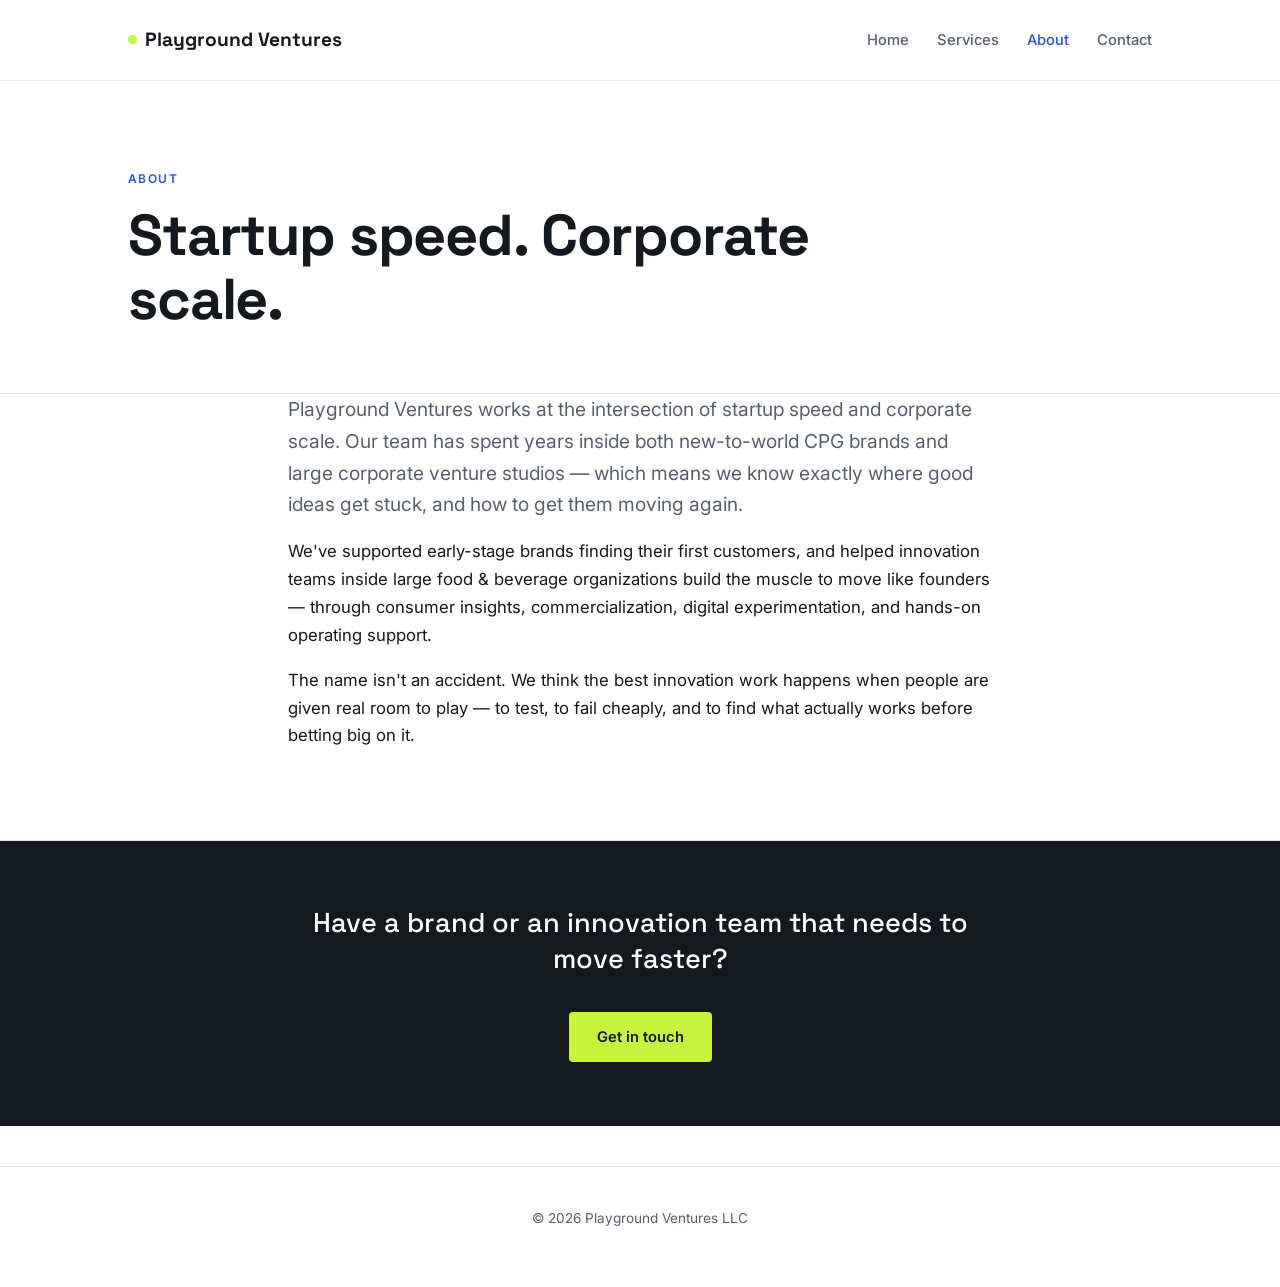
==== about/index.html @ 41ba22e9 "Initial build of Playground Ventures site" ====
<!doctype html>
<html lang="en">
<head>
<meta charset="UTF-8">
<meta name="viewport" content="width=device-width, initial-scale=1.0">
<title>About — Playground Ventures</title>
<link rel="preconnect" href="https://fonts.googleapis.com">
<link rel="preconnect" href="https://fonts.gstatic.com" crossorigin>
<link href="https://fonts.googleapis.com/css2?family=Space+Grotesk:wght@500;600;700&family=Inter:wght@400;500;600&display=swap" rel="stylesheet">
<link rel="stylesheet" href="/assets/styles.css">
</head>
<body>
<header class="site">
  <div class="wrap">
    <a class="brand" href="/"><span class="dot"></span>Playground Ventures</a>
    <nav class="site-nav">
      <a href="/">Home</a>
      <a href="/services/">Services</a>
      <a href="/about/" class="active">About</a>
      <a href="/contact/">Contact</a>
    </nav>
  </div>
</header>

<main>
  <section class="hero" style="padding-bottom:40px;">
    <div class="wrap">
      <span class="eyebrow">About</span>
      <h1>Startup speed. Corporate scale.</h1>
    </div>
  </section>

  <section class="section" style="padding-top:0;">
    <div class="wrap-narrow">
      <p class="lede" style="max-width:none;">Playground Ventures works at the intersection of startup speed and corporate scale. Our team has spent years inside both new-to-world CPG brands and large corporate venture studios — which means we know exactly where good ideas get stuck, and how to get them moving again.</p>
      <p>We've supported early-stage brands finding their first customers, and helped innovation teams inside large food &amp; beverage organizations build the muscle to move like founders — through consumer insights, commercialization, digital experimentation, and hands-on operating support.</p>
      <p>The name isn't an accident. We think the best innovation work happens when people are given real room to play — to test, to fail cheaply, and to find what actually works before betting big on it.</p>
    </div>
  </section>

  <section class="callout">
    <div class="wrap-narrow" style="text-align:center;">
      <p style="margin-bottom:28px;">Have a brand or an innovation team that needs to move faster?</p>
      <a class="btn" href="/contact/" style="background:var(--pop); color:var(--ink);">Get in touch</a>
    </div>
  </section>
</main>

<footer class="site">
  <div class="wrap">
    <p>&copy; <span id="y"></span> Playground Ventures LLC</p>
  </div>
</footer>
<script>document.getElementById('y').textContent = new Date().getFullYear();</script>
</body>
</html>
---- assets/styles.css ----
:root{
  --ink:#14181F;
  --ink-soft:#565F6E;
  --paper:#FFFFFF;
  --paper-alt:#F4F5F7;
  --accent:#2952E3;
  --accent-dim:#E8ECFC;
  --pop:#C7F23D;
  --border:rgba(20,24,31,0.10);
  --maxw:1080px;
  --maxw-narrow:760px;
}

*{box-sizing:border-box; margin:0; padding:0;}
html{scroll-behavior:smooth;}

body{
  background:var(--paper);
  color:var(--ink);
  font-family:'Inter',system-ui,-apple-system,sans-serif;
  font-weight:400;
  line-height:1.65;
  font-size:1.05rem;
  -webkit-font-smoothing:antialiased;
}

.wrap{max-width:var(--maxw); margin:0 auto; padding:0 28px;}
.wrap-narrow{max-width:var(--maxw-narrow); margin:0 auto; padding:0 28px;}

a{color:var(--accent); text-decoration:none;}
a:hover{text-decoration:underline;}
img{max-width:100%; display:block;}

h1,h2,h3{
  font-family:'Space Grotesk',system-ui,sans-serif;
  color:var(--ink);
  line-height:1.1;
  letter-spacing:-0.02em;
  font-weight:600;
}
h1{font-size:clamp(2.4rem,5.5vw,3.6rem); font-weight:700;}
h2{font-size:clamp(1.6rem,3.5vw,2.1rem); margin-bottom:1rem;}
h3{font-size:1.15rem; margin-bottom:0.5rem;}
p{margin-bottom:1.1rem;}

/* Nav */
header.site{border-bottom:1px solid var(--border); padding:24px 0;}
header.site .wrap{display:flex; justify-content:space-between; align-items:center; flex-wrap:wrap; gap:16px;}
.brand{font-family:'Space Grotesk',sans-serif; font-weight:700; font-size:1.2rem; color:var(--ink); display:flex; align-items:center; gap:8px;}
.brand:hover{text-decoration:none;}
.brand .dot{width:9px; height:9px; border-radius:50%; background:var(--pop); display:inline-block;}
nav.site-nav{display:flex; gap:28px; flex-wrap:wrap;}
nav.site-nav a{color:var(--ink-soft); font-size:0.92rem; font-weight:500;}
nav.site-nav a:hover{color:var(--accent); text-decoration:none;}
nav.site-nav a.active{color:var(--accent);}

main{padding:0 0 40px;}

.eyebrow{
  font-size:0.75rem; letter-spacing:0.12em; text-transform:uppercase;
  color:var(--accent); font-weight:600; margin-bottom:16px; display:block;
}

.lede{font-size:1.2rem; color:var(--ink-soft); max-width:640px;}

.btn{
  display:inline-block; background:var(--ink); color:#fff;
  padding:13px 28px; border-radius:4px; font-size:0.92rem;
  font-weight:600; margin-top:6px;
}
.btn:hover{background:var(--accent); text-decoration:none;}
.btn-outline{
  display:inline-block; border:1.5px solid var(--ink); color:var(--ink);
  padding:12px 26px; border-radius:4px; font-size:0.92rem; font-weight:600;
}
.btn-outline:hover{border-color:var(--accent); color:var(--accent); text-decoration:none;}

/* Hero */
.hero{padding:88px 0 64px; border-bottom:1px solid var(--border);}
.hero h1{margin-bottom:22px; max-width:820px;}
.hero-actions{display:flex; gap:14px; margin-top:32px; flex-wrap:wrap;}

/* Sections */
.section{padding:72px 0; border-bottom:1px solid var(--border);}
.section:last-child{border-bottom:none;}
.section-head{max-width:640px; margin-bottom:44px;}

/* Services grid */
.grid{display:grid; grid-template-columns:repeat(2, 1fr); gap:1px; background:var(--border); border:1px solid var(--border);}
.card{background:var(--paper); padding:34px;}
.card .num{
  font-family:'Space Grotesk',sans-serif; font-weight:700; color:var(--pop);
  -webkit-text-stroke:1.5px var(--ink); font-size:1.6rem; margin-bottom:14px; display:block;
}
.card h3{margin-bottom:10px;}
.card p{color:var(--ink-soft); margin-bottom:0; font-size:0.98rem;}

/* Callout / philosophy */
.callout{
  background:var(--ink); color:#fff; padding:64px 0; margin:0;
}
.callout .wrap-narrow p{
  font-family:'Space Grotesk',sans-serif; font-size:clamp(1.3rem,3vw,1.7rem);
  font-weight:500; line-height:1.35; color:#fff; margin:0;
}
.callout .wrap-narrow p span{color:var(--pop);}

/* Form */
.form-grid{display:grid; gap:18px; margin-top:1.8rem; max-width:520px;}
.form-row{display:grid; gap:18px; grid-template-columns:1fr 1fr;}
label{font-size:0.82rem; color:var(--ink-soft); display:block; margin-bottom:6px; font-weight:500;}
input, textarea{
  width:100%; padding:12px 14px; border:1px solid var(--border);
  border-radius:4px; background:var(--paper-alt); color:var(--ink); font-family:inherit;
  font-size:0.98rem;
}
textarea{min-height:130px; resize:vertical;}
input:focus, textarea:focus{outline:2px solid var(--accent-dim); border-color:var(--accent);}
button.submit{
  background:var(--ink); color:#fff; border:none; padding:14px 32px;
  border-radius:4px; font-size:0.92rem; font-weight:600; cursor:pointer; justify-self:start;
}
button.submit:hover{background:var(--accent);}
button.submit:disabled{opacity:0.6; cursor:default;}
.form-status{font-size:0.9rem; min-height:1.4em;}
.form-status.ok{color:#1E7A4C;}
.form-status.err{color:#C23A2B;}
.hp-field{position:absolute; left:-9999px; top:-9999px;}

/* Footer */
footer.site{padding:40px 0; text-align:center; color:var(--ink-soft); font-size:0.85rem; border-top:1px solid var(--border);}

@media (max-width:640px){
  .grid{grid-template-columns:1fr;}
  .form-row{grid-template-columns:1fr;}
}
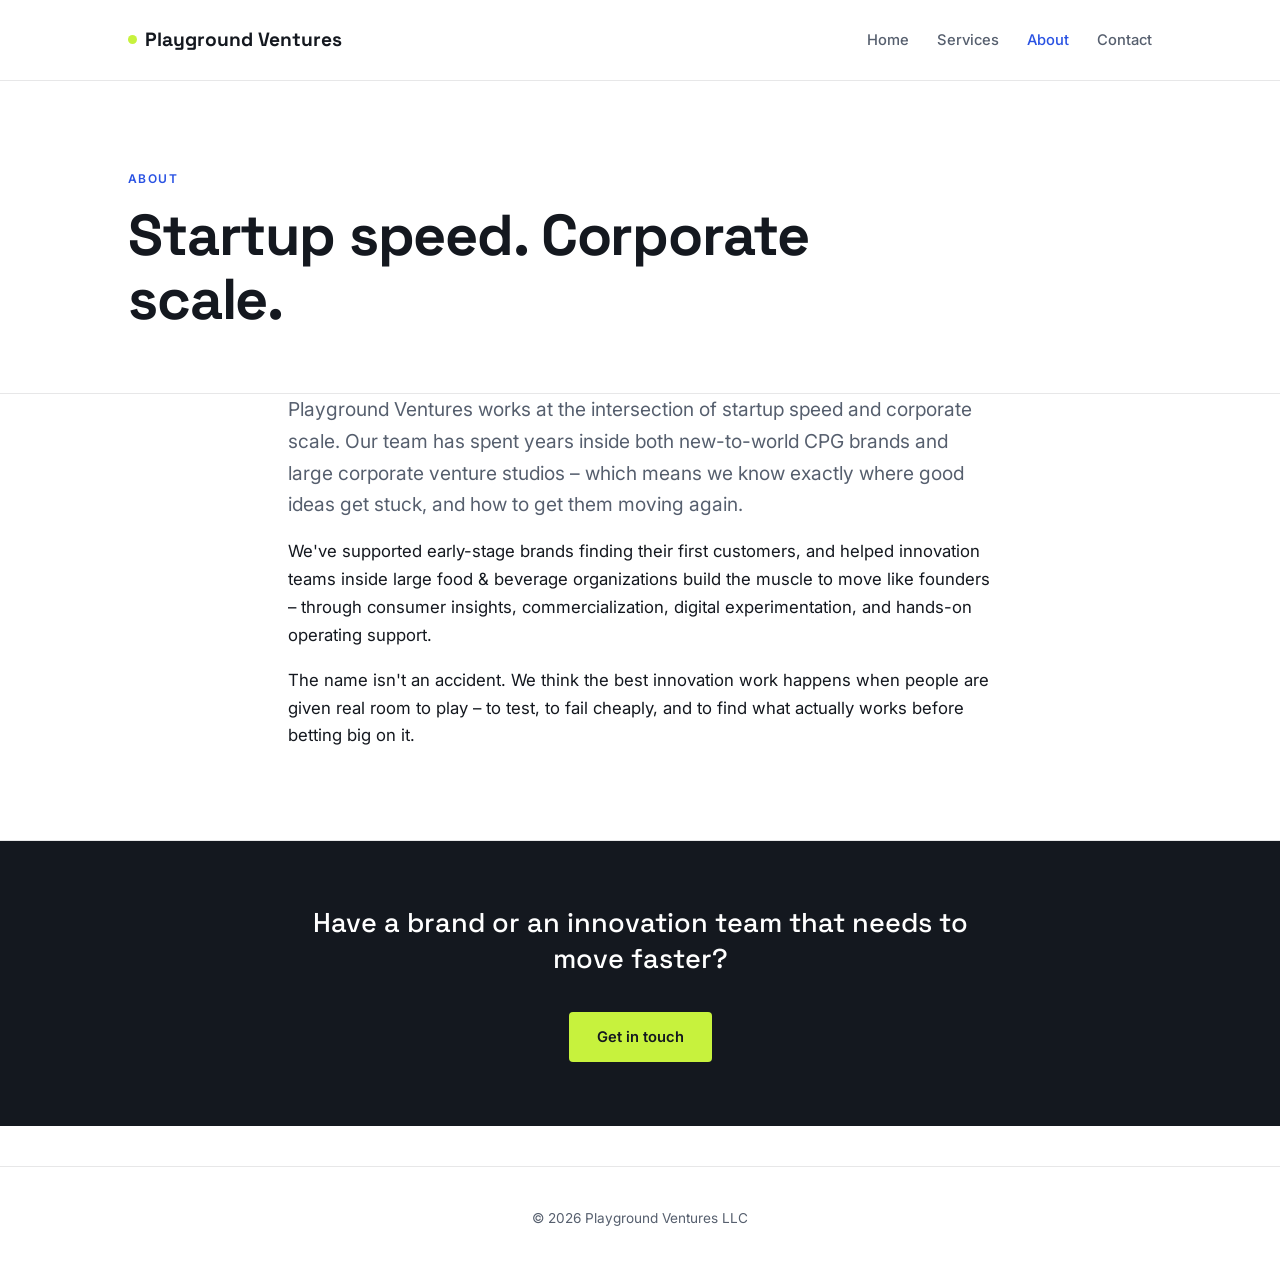
==== commit 95fa8fef: "Replace em dashes with en dashes throughout" ====
--- a/about/index.html
+++ b/about/index.html
@@ -3,7 +3,7 @@
 <head>
 <meta charset="UTF-8">
 <meta name="viewport" content="width=device-width, initial-scale=1.0">
-<title>About — Playground Ventures</title>
+<title>About – Playground Ventures</title>
 <link rel="preconnect" href="https://fonts.googleapis.com">
 <link rel="preconnect" href="https://fonts.gstatic.com" crossorigin>
 <link href="https://fonts.googleapis.com/css2?family=Space+Grotesk:wght@500;600;700&family=Inter:wght@400;500;600&display=swap" rel="stylesheet">
@@ -32,9 +32,9 @@
 
   <section class="section" style="padding-top:0;">
     <div class="wrap-narrow">
-      <p class="lede" style="max-width:none;">Playground Ventures works at the intersection of startup speed and corporate scale. Our team has spent years inside both new-to-world CPG brands and large corporate venture studios — which means we know exactly where good ideas get stuck, and how to get them moving again.</p>
-      <p>We've supported early-stage brands finding their first customers, and helped innovation teams inside large food &amp; beverage organizations build the muscle to move like founders — through consumer insights, commercialization, digital experimentation, and hands-on operating support.</p>
-      <p>The name isn't an accident. We think the best innovation work happens when people are given real room to play — to test, to fail cheaply, and to find what actually works before betting big on it.</p>
+      <p class="lede" style="max-width:none;">Playground Ventures works at the intersection of startup speed and corporate scale. Our team has spent years inside both new-to-world CPG brands and large corporate venture studios – which means we know exactly where good ideas get stuck, and how to get them moving again.</p>
+      <p>We've supported early-stage brands finding their first customers, and helped innovation teams inside large food &amp; beverage organizations build the muscle to move like founders – through consumer insights, commercialization, digital experimentation, and hands-on operating support.</p>
+      <p>The name isn't an accident. We think the best innovation work happens when people are given real room to play – to test, to fail cheaply, and to find what actually works before betting big on it.</p>
     </div>
   </section>
 
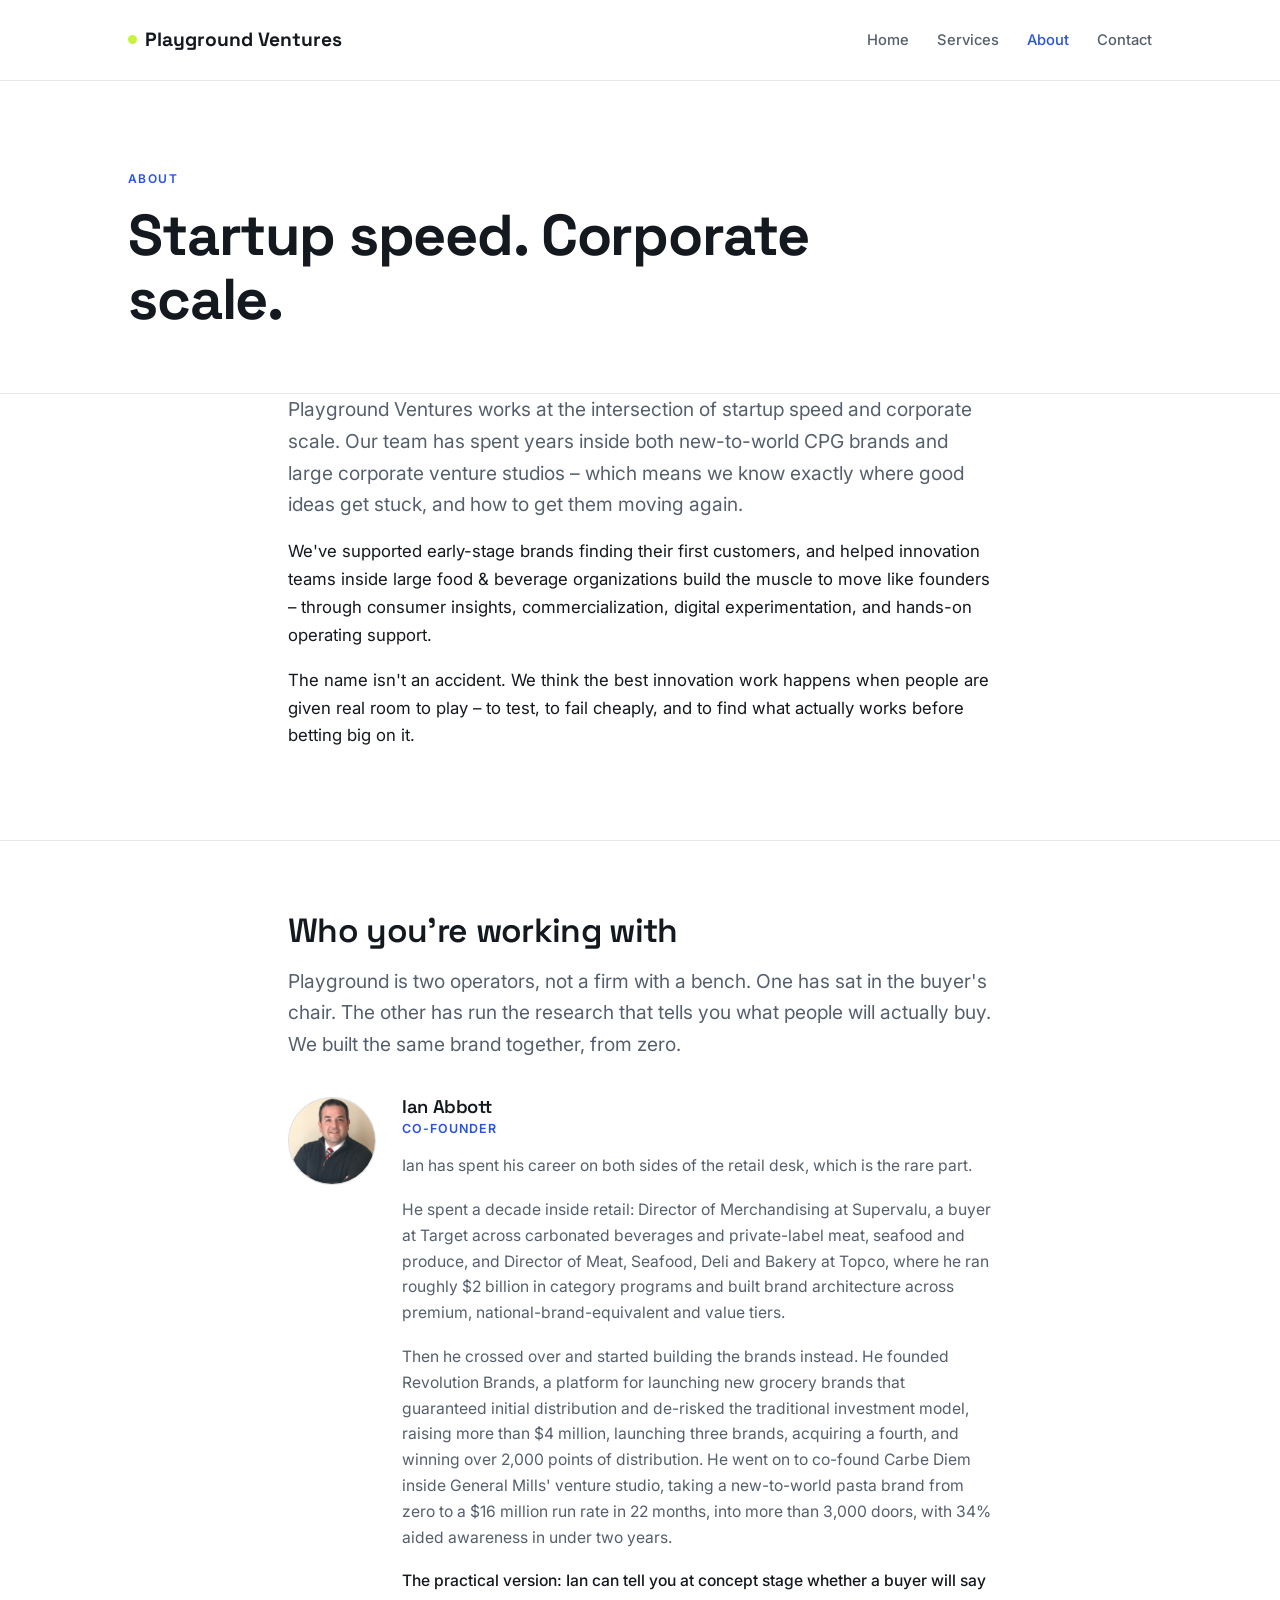
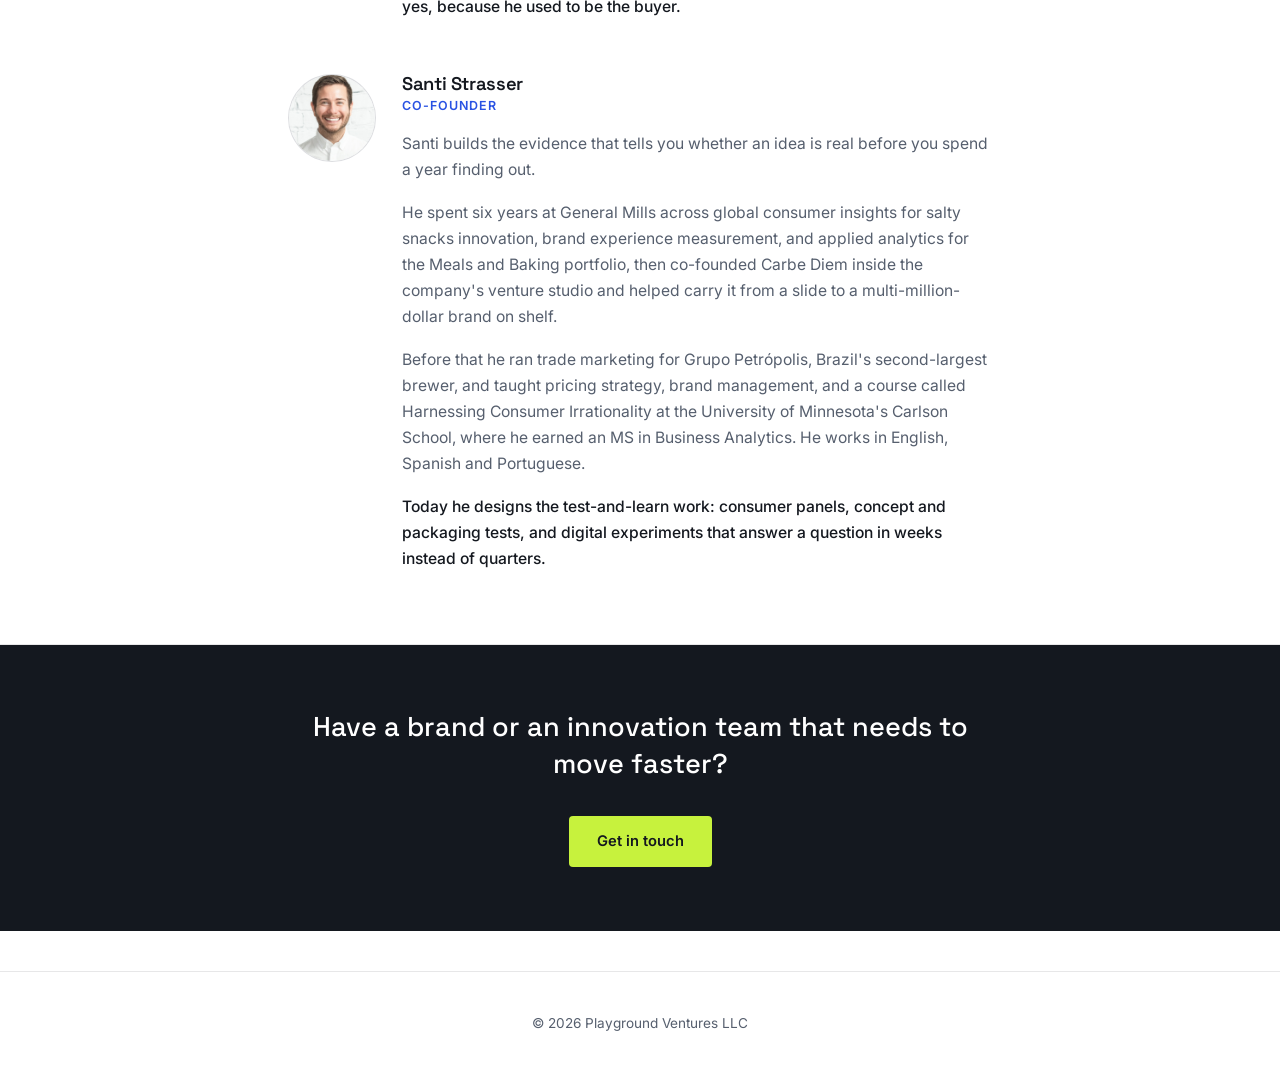
==== commit f0db28fe: "Add co-founder bios and headshots to About page Introduces a "Who you're working with" section with " ====
--- a/about/index.html
+++ b/about/index.html
@@ -4,6 +4,12 @@
 <meta charset="UTF-8">
 <meta name="viewport" content="width=device-width, initial-scale=1.0">
 <title>About – Playground Ventures</title>
+<link rel="icon" href="/favicon.ico">
+<link rel="icon" type="image/png" sizes="16x16" href="/favicon-16x16.png">
+<link rel="icon" type="image/png" sizes="32x32" href="/favicon-32x32.png">
+<link rel="icon" type="image/png" sizes="48x48" href="/favicon-48x48.png">
+<link rel="apple-touch-icon" sizes="180x180" href="/apple-touch-icon.png">
+<link rel="manifest" href="/site.webmanifest">
 <link rel="preconnect" href="https://fonts.googleapis.com">
 <link rel="preconnect" href="https://fonts.gstatic.com" crossorigin>
 <link href="https://fonts.googleapis.com/css2?family=Space+Grotesk:wght@500;600;700&family=Inter:wght@400;500;600&display=swap" rel="stylesheet">
@@ -38,6 +44,43 @@
     </div>
   </section>
 
+  <section class="section">
+    <div class="wrap-narrow">
+      <div class="section-head" style="max-width:none; margin-bottom:0;">
+        <h2>Who you're working with</h2>
+        <p class="lede" style="max-width:none;">Playground is two operators, not a firm with a bench. One has sat in the buyer's chair. The other has run the research that tells you what people will actually buy. We built the same brand together, from zero.</p>
+      </div>
+
+      <div class="people">
+
+        <article class="person">
+          <img class="avatar" src="/assets/ian-abbott.jpg" alt="Ian Abbott" width="88" height="88" loading="lazy">
+          <div>
+            <h3>Ian Abbott</h3>
+            <p class="role">Co-Founder</p>
+            <p>Ian has spent his career on both sides of the retail desk, which is the rare part.</p>
+            <p>He spent a decade inside retail: Director of Merchandising at Supervalu, a buyer at Target across carbonated beverages and private-label meat, seafood and produce, and Director of Meat, Seafood, Deli and Bakery at Topco, where he ran roughly $2 billion in category programs and built brand architecture across premium, national-brand-equivalent and value tiers.</p>
+            <p>Then he crossed over and started building the brands instead. He founded Revolution Brands, a platform for launching new grocery brands that guaranteed initial distribution and de-risked the traditional investment model, raising more than $4 million, launching three brands, acquiring a fourth, and winning over 2,000 points of distribution. He went on to co-found Carbe Diem inside General Mills' venture studio, taking a new-to-world pasta brand from zero to a $16 million run rate in 22 months, into more than 3,000 doors, with 34% aided awareness in under two years.</p>
+            <p class="kicker">The practical version: Ian can tell you at concept stage whether a buyer will say yes, because he used to be the buyer.</p>
+          </div>
+        </article>
+
+        <article class="person">
+          <img class="avatar" src="/assets/santi-strasser.jpg" alt="Santi Strasser" width="88" height="88" loading="lazy">
+          <div>
+            <h3>Santi Strasser</h3>
+            <p class="role">Co-Founder</p>
+            <p>Santi builds the evidence that tells you whether an idea is real before you spend a year finding out.</p>
+            <p>He spent six years at General Mills across global consumer insights for salty snacks innovation, brand experience measurement, and applied analytics for the Meals and Baking portfolio, then co-founded Carbe Diem inside the company's venture studio and helped carry it from a slide to a multi-million-dollar brand on shelf.</p>
+            <p>Before that he ran trade marketing for Grupo Petrópolis, Brazil's second-largest brewer, and taught pricing strategy, brand management, and a course called Harnessing Consumer Irrationality at the University of Minnesota's Carlson School, where he earned an MS in Business Analytics. He works in English, Spanish and Portuguese.</p>
+            <p class="kicker">Today he designs the test-and-learn work: consumer panels, concept and packaging tests, and digital experiments that answer a question in weeks instead of quarters.</p>
+          </div>
+        </article>
+
+      </div>
+    </div>
+  </section>
+
   <section class="callout">
     <div class="wrap-narrow" style="text-align:center;">
       <p style="margin-bottom:28px;">Have a brand or an innovation team that needs to move faster?</p>
--- a/assets/styles.css
+++ b/assets/styles.css
@@ -127,10 +127,27 @@
 .form-status.err{color:#C23A2B;}
 .hp-field{position:absolute; left:-9999px; top:-9999px;}
 
+/* People */
+.people{display:grid; gap:54px; margin-top:36px;}
+.person{display:grid; grid-template-columns:88px 1fr; gap:26px; align-items:start;}
+.person .avatar{
+  width:88px; height:88px; border-radius:50%; object-fit:cover; display:block;
+  border:1px solid var(--border); background:var(--paper-alt);
+}
+.person h3{margin-bottom:2px;}
+.person .role{
+  font-size:0.78rem; letter-spacing:0.08em; text-transform:uppercase;
+  color:var(--accent); font-weight:600; margin-bottom:14px;
+}
+.person p{color:var(--ink-soft); font-size:0.98rem;}
+.person p:last-child{margin-bottom:0;}
+.person .kicker{color:var(--ink); font-weight:500;}
+
 /* Footer */
 footer.site{padding:40px 0; text-align:center; color:var(--ink-soft); font-size:0.85rem; border-top:1px solid var(--border);}
 
 @media (max-width:640px){
   .grid{grid-template-columns:1fr;}
   .form-row{grid-template-columns:1fr;}
+  .person{grid-template-columns:1fr; gap:16px;}
 }
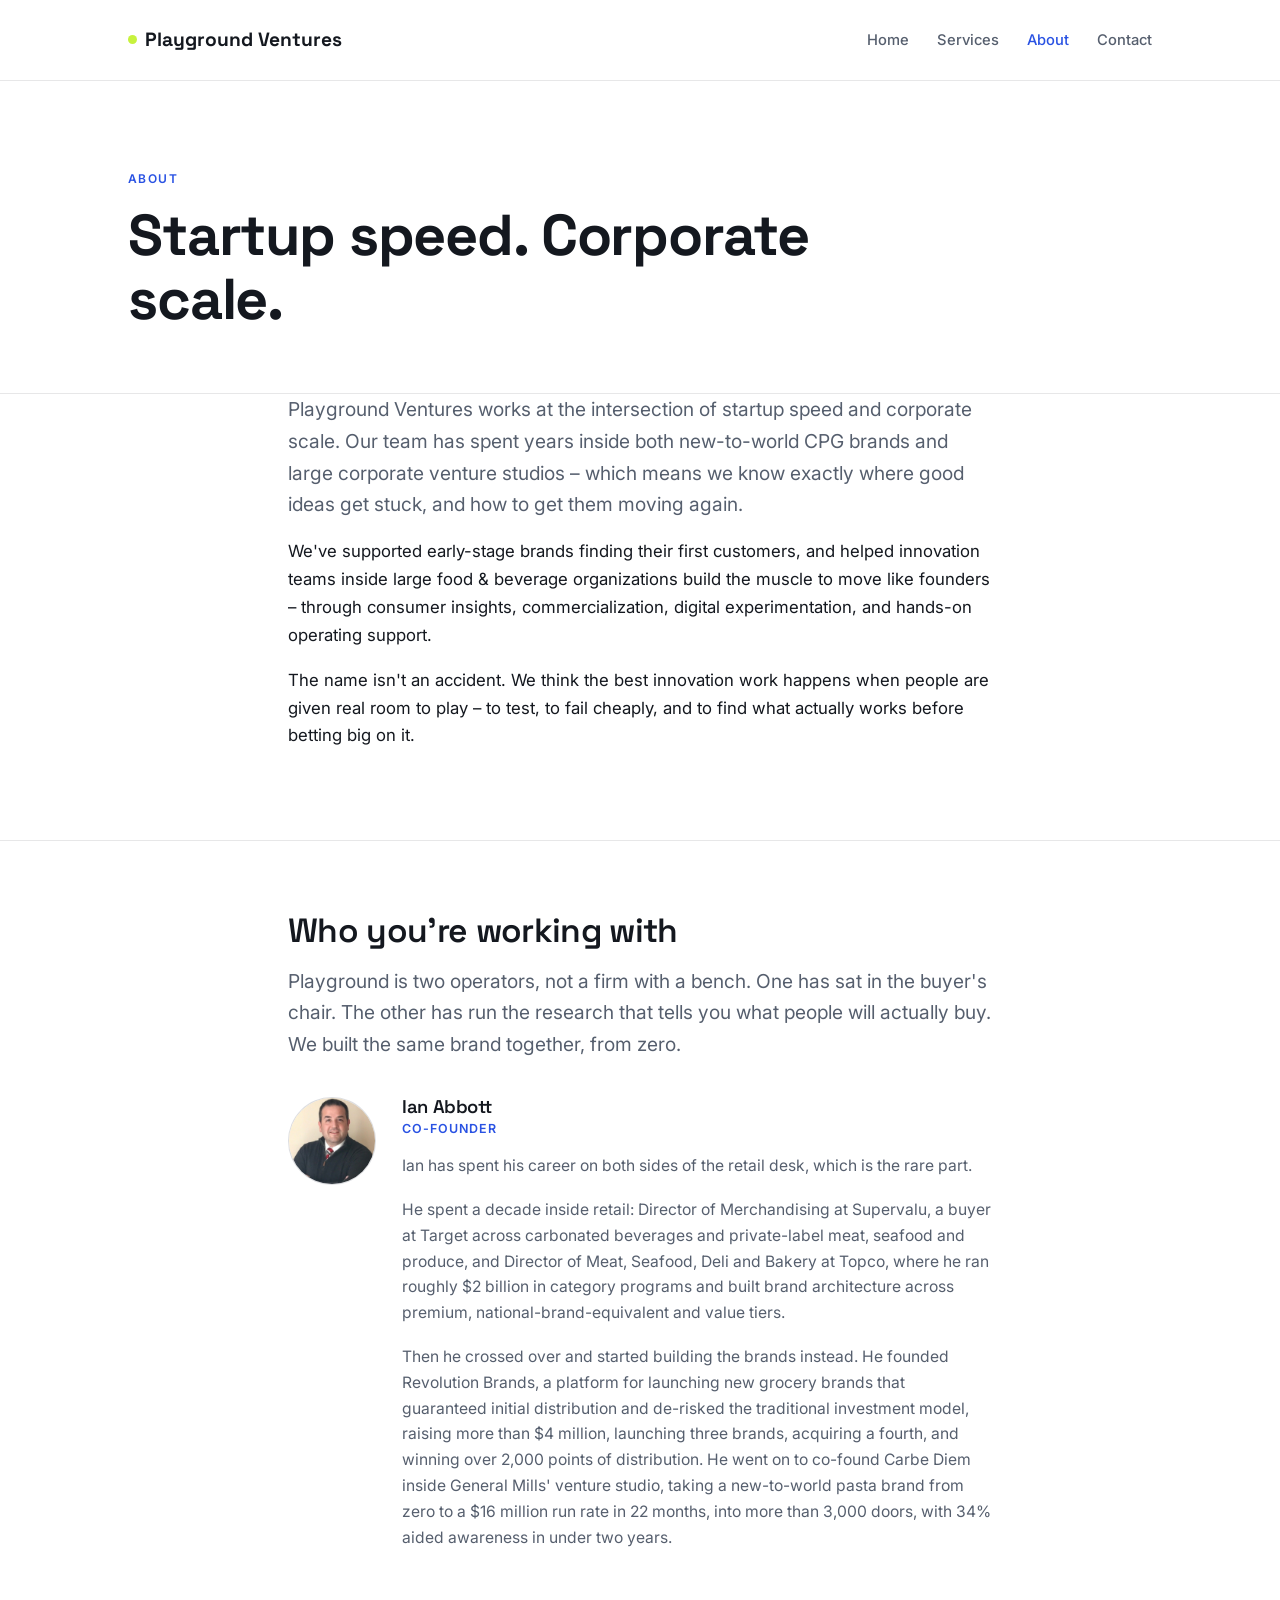
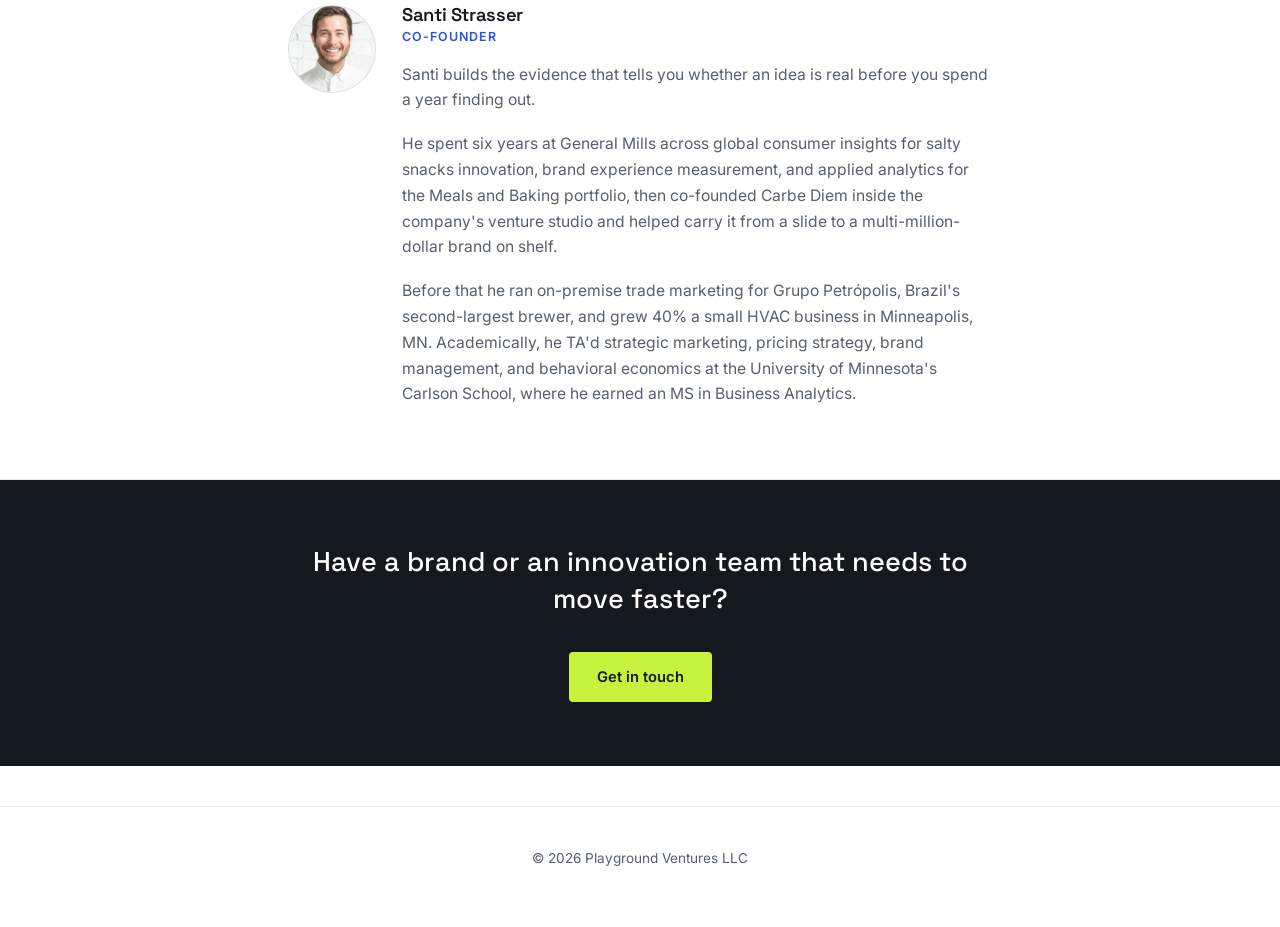
==== commit 5addee8c: "Tighten co-founder bios on About page Drops the closing kicker line from both bios and revises Santi" ====
--- a/about/index.html
+++ b/about/index.html
@@ -61,7 +61,6 @@
             <p>Ian has spent his career on both sides of the retail desk, which is the rare part.</p>
             <p>He spent a decade inside retail: Director of Merchandising at Supervalu, a buyer at Target across carbonated beverages and private-label meat, seafood and produce, and Director of Meat, Seafood, Deli and Bakery at Topco, where he ran roughly $2 billion in category programs and built brand architecture across premium, national-brand-equivalent and value tiers.</p>
             <p>Then he crossed over and started building the brands instead. He founded Revolution Brands, a platform for launching new grocery brands that guaranteed initial distribution and de-risked the traditional investment model, raising more than $4 million, launching three brands, acquiring a fourth, and winning over 2,000 points of distribution. He went on to co-found Carbe Diem inside General Mills' venture studio, taking a new-to-world pasta brand from zero to a $16 million run rate in 22 months, into more than 3,000 doors, with 34% aided awareness in under two years.</p>
-            <p class="kicker">The practical version: Ian can tell you at concept stage whether a buyer will say yes, because he used to be the buyer.</p>
           </div>
         </article>
 
@@ -72,8 +71,7 @@
             <p class="role">Co-Founder</p>
             <p>Santi builds the evidence that tells you whether an idea is real before you spend a year finding out.</p>
             <p>He spent six years at General Mills across global consumer insights for salty snacks innovation, brand experience measurement, and applied analytics for the Meals and Baking portfolio, then co-founded Carbe Diem inside the company's venture studio and helped carry it from a slide to a multi-million-dollar brand on shelf.</p>
-            <p>Before that he ran trade marketing for Grupo Petrópolis, Brazil's second-largest brewer, and taught pricing strategy, brand management, and a course called Harnessing Consumer Irrationality at the University of Minnesota's Carlson School, where he earned an MS in Business Analytics. He works in English, Spanish and Portuguese.</p>
-            <p class="kicker">Today he designs the test-and-learn work: consumer panels, concept and packaging tests, and digital experiments that answer a question in weeks instead of quarters.</p>
+            <p>Before that he ran on-premise trade marketing for Grupo Petrópolis, Brazil's second-largest brewer, and grew 40% a small HVAC business in Minneapolis, MN. Academically, he TA'd strategic marketing, pricing strategy, brand management, and behavioral economics at the University of Minnesota's Carlson School, where he earned an MS in Business Analytics.</p>
           </div>
         </article>
 
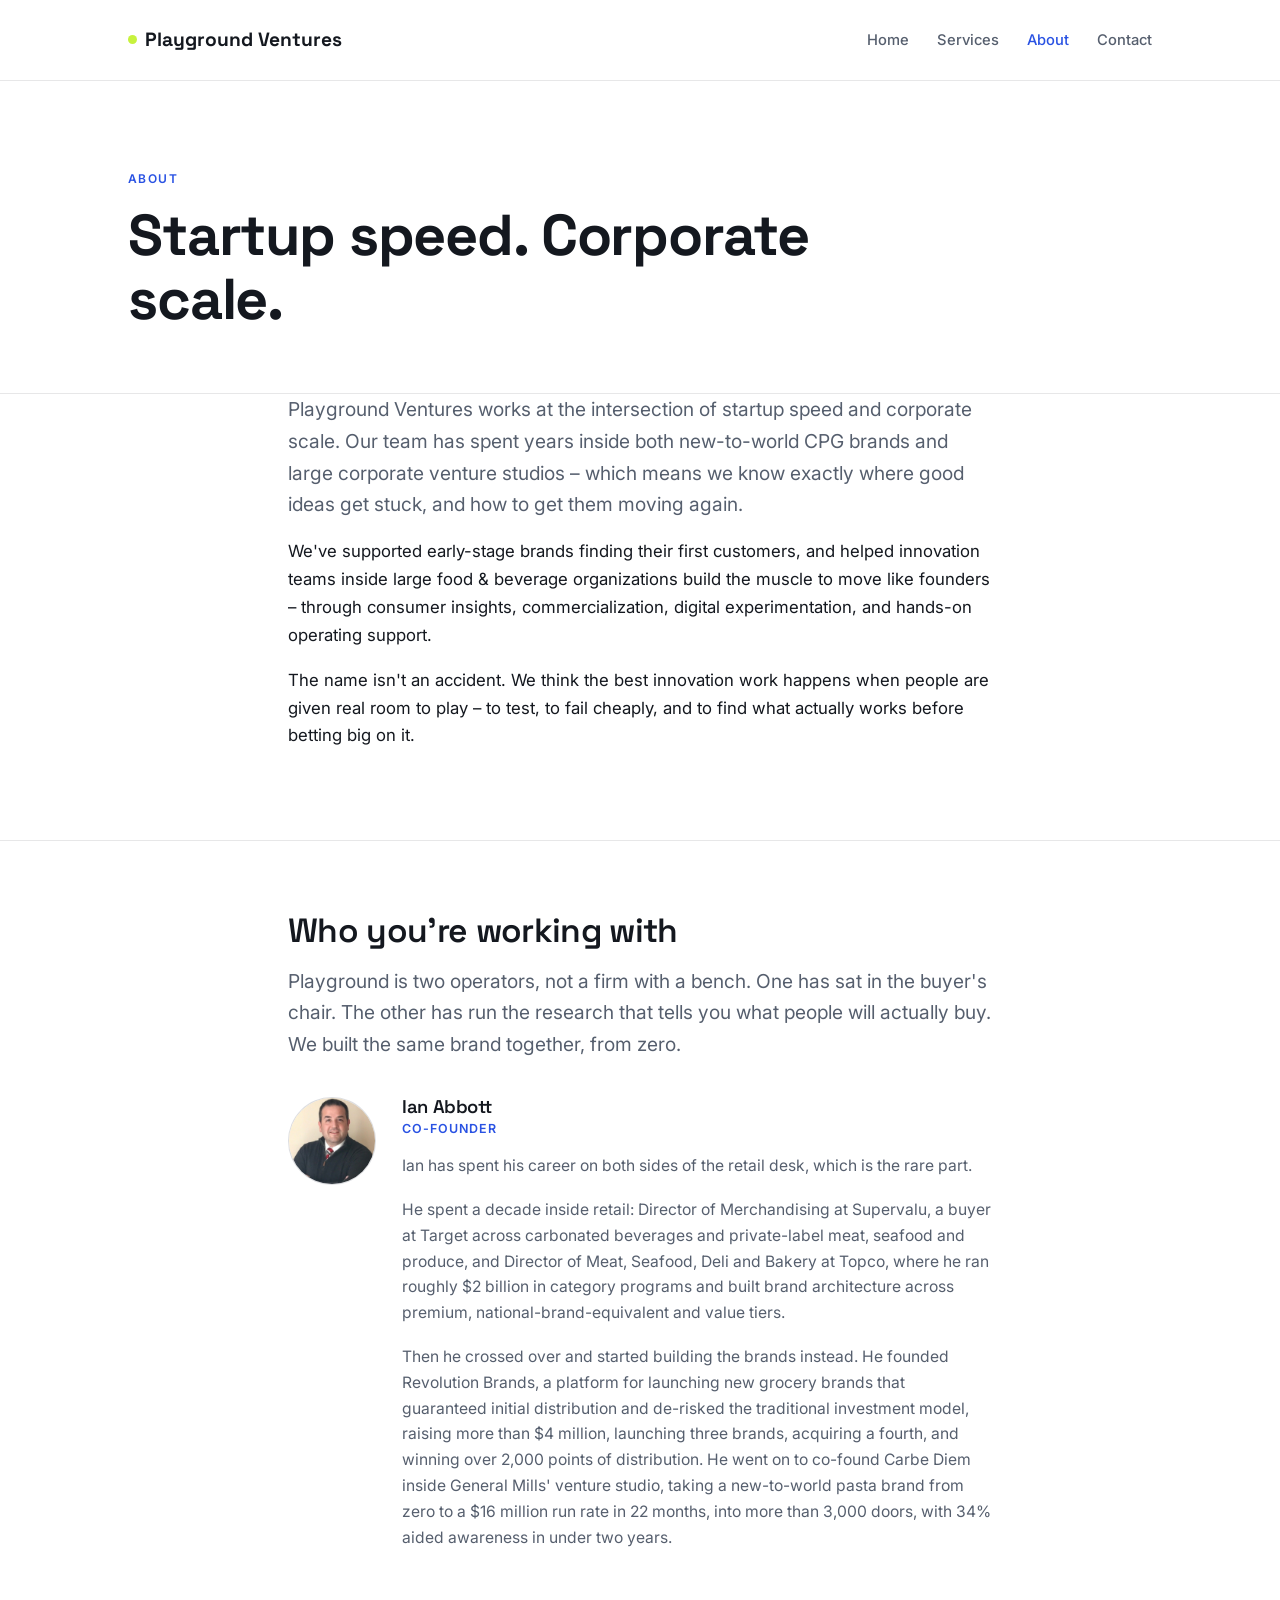
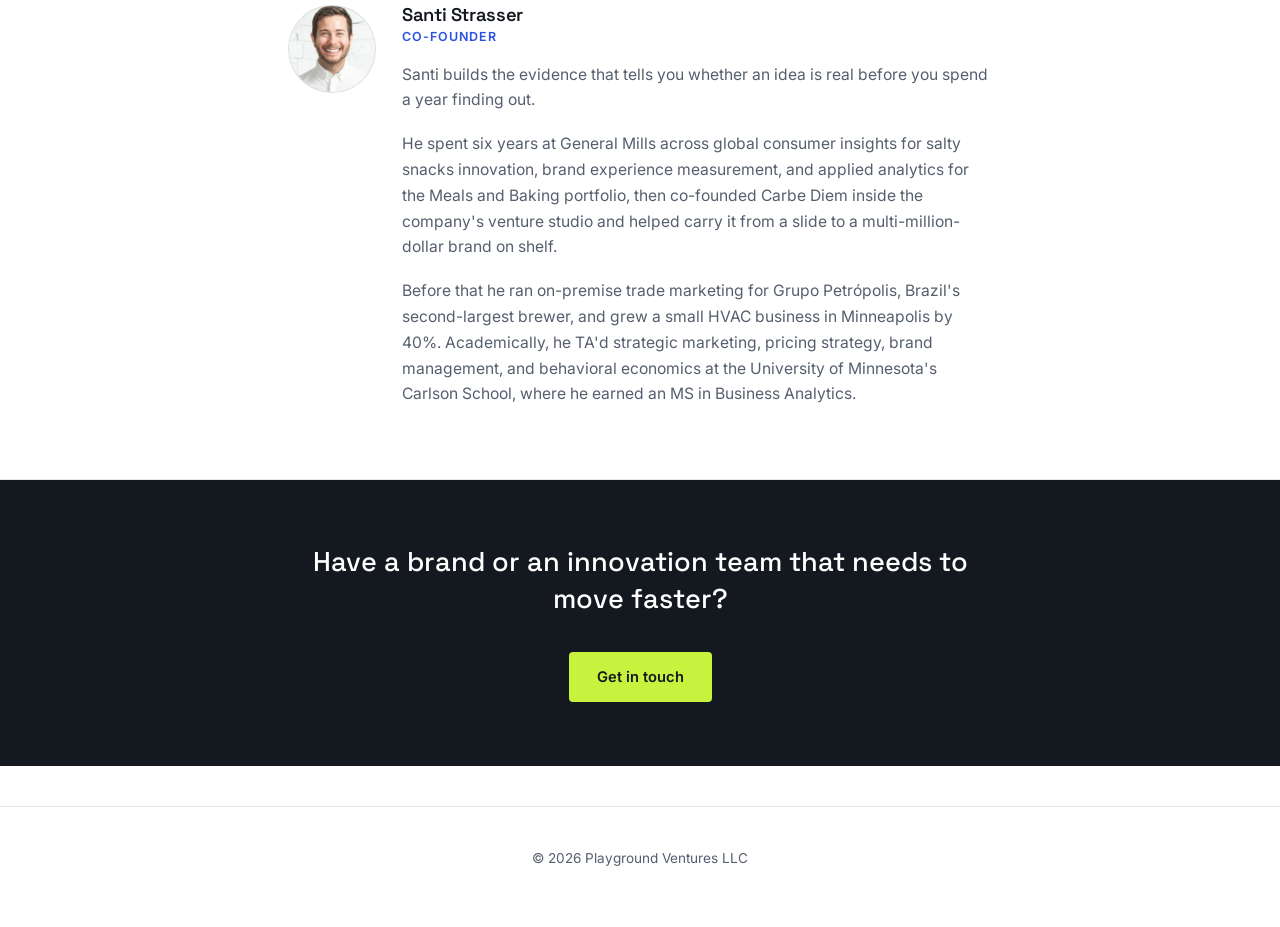
==== commit c15e3a54: "Fix word order in HVAC growth phrase on About page Co-Authored-By: Claude Opus 5 <noreply@anthropic." ====
--- a/about/index.html
+++ b/about/index.html
@@ -71,7 +71,7 @@
             <p class="role">Co-Founder</p>
             <p>Santi builds the evidence that tells you whether an idea is real before you spend a year finding out.</p>
             <p>He spent six years at General Mills across global consumer insights for salty snacks innovation, brand experience measurement, and applied analytics for the Meals and Baking portfolio, then co-founded Carbe Diem inside the company's venture studio and helped carry it from a slide to a multi-million-dollar brand on shelf.</p>
-            <p>Before that he ran on-premise trade marketing for Grupo Petrópolis, Brazil's second-largest brewer, and grew 40% a small HVAC business in Minneapolis, MN. Academically, he TA'd strategic marketing, pricing strategy, brand management, and behavioral economics at the University of Minnesota's Carlson School, where he earned an MS in Business Analytics.</p>
+            <p>Before that he ran on-premise trade marketing for Grupo Petrópolis, Brazil's second-largest brewer, and grew a small HVAC business in Minneapolis by 40%. Academically, he TA'd strategic marketing, pricing strategy, brand management, and behavioral economics at the University of Minnesota's Carlson School, where he earned an MS in Business Analytics.</p>
           </div>
         </article>
 
